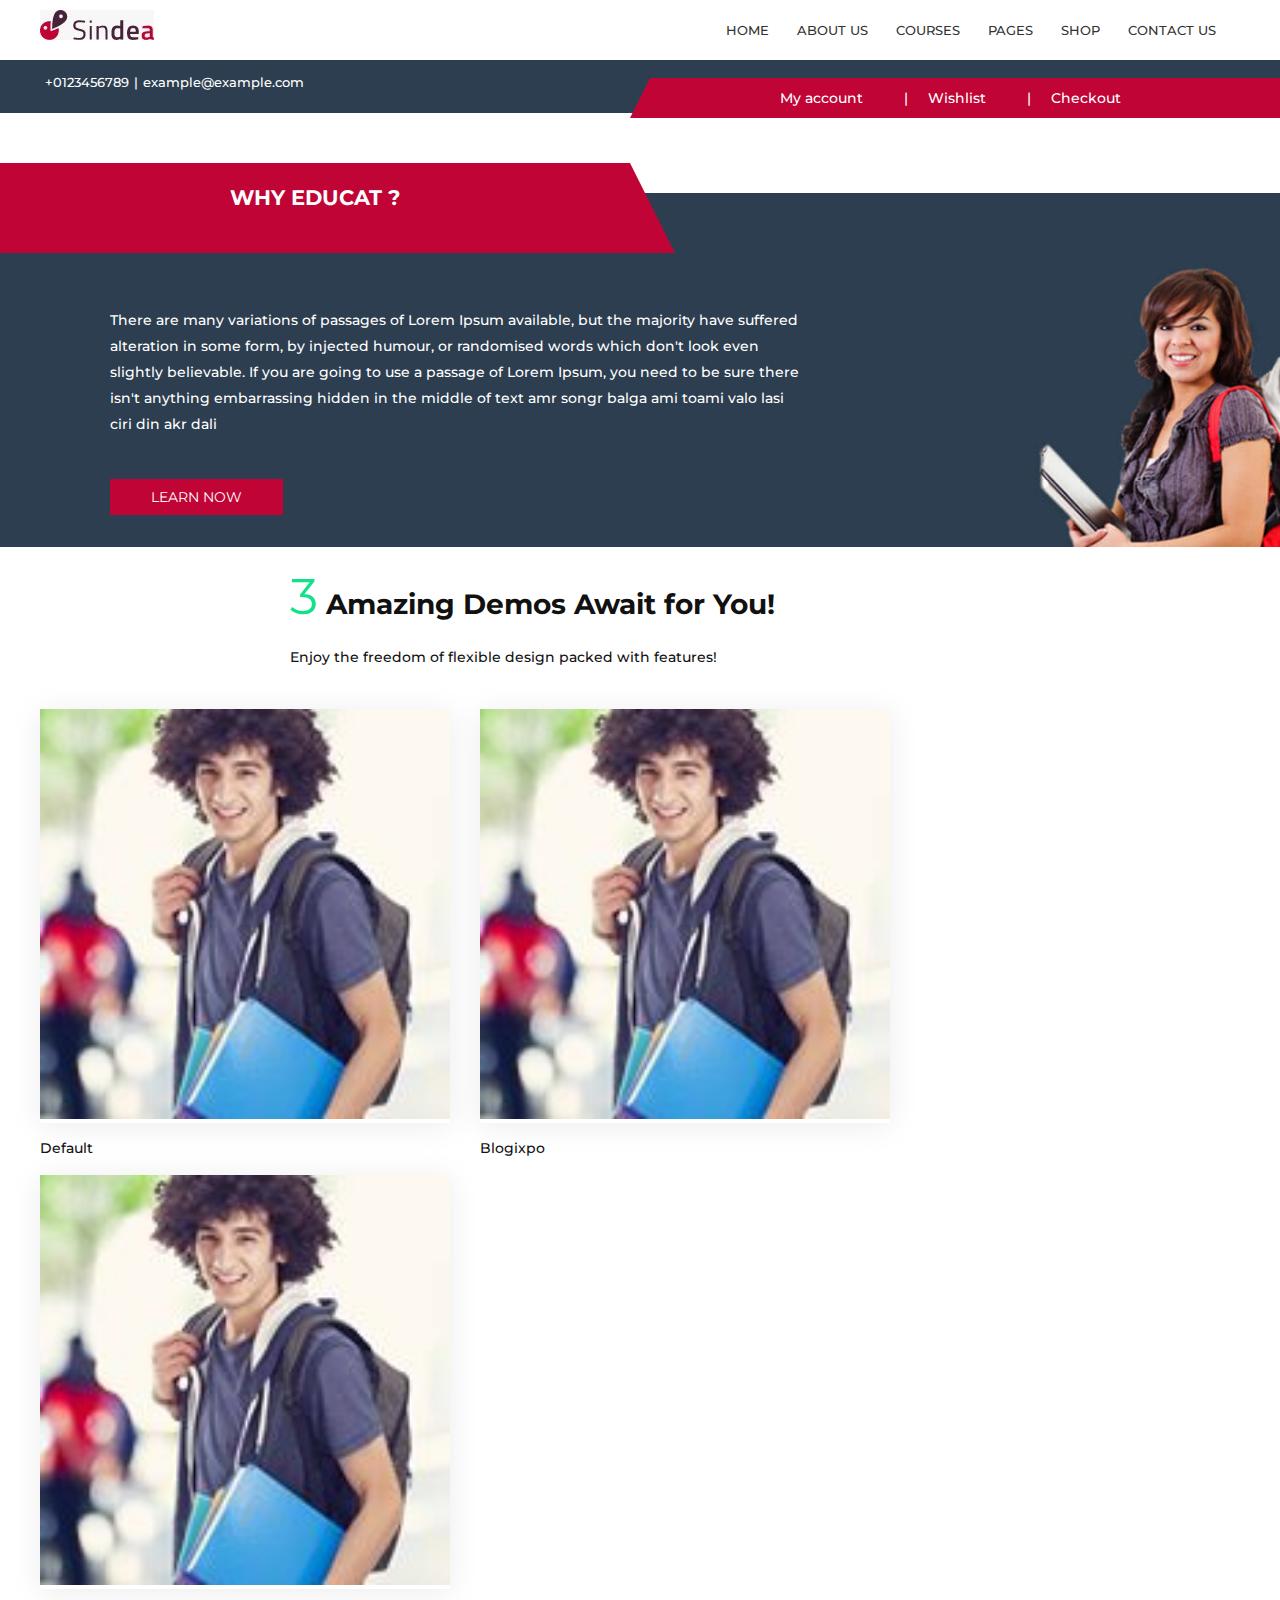
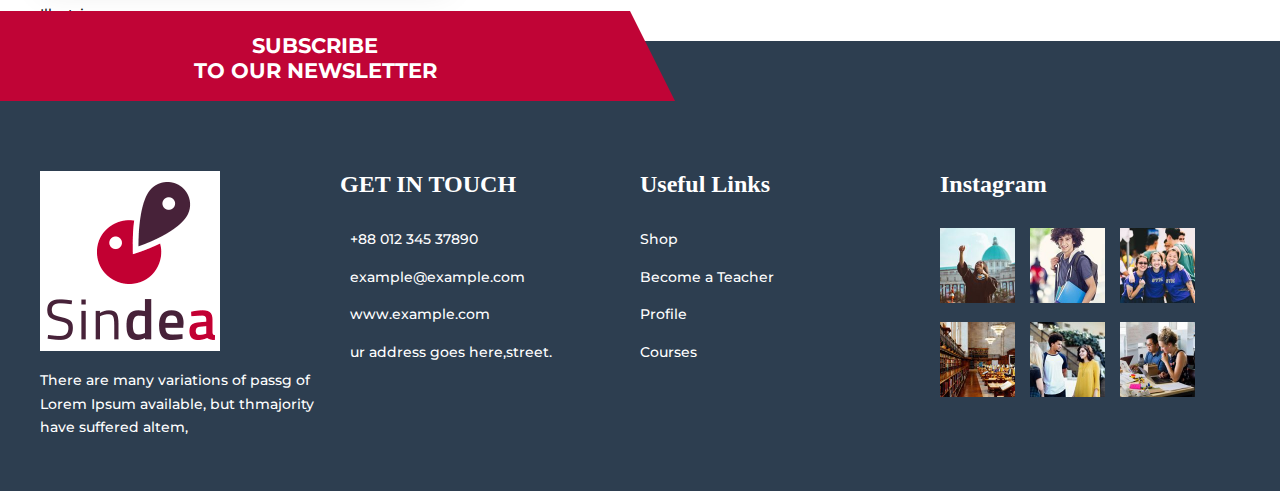
==== index.html @ f332ae62 "Index" ====
<!DOCTYPE html>
<html>

<head>
    <meta content="text/html; charset=utf-8">
    <title>Observatorio Nacional sobre Detenciones Arbitrarias</title>

    <link href="https://fonts.googleapis.com/css?family=Montserrat" rel="stylesheet">
    <link rel="stylesheet" href="https://use.fontawesome.com/releases/v5.3.1/css/all.css"
        integrity="sha384-mzrmE5qonljUremFsqc01SB46JvROS7bZs3IO2EmfFsd15uHvIt+Y8vEf7N7fWAU" crossorigin="anonymous">
    <link rel="stylesheet" href="styles.css">
</head>

<body>
    <!-- CONTENEDOR BLANCO -->
    <div class="div-logo-menu">
        <div class="contenedor">
            <div class="div-logo">
                <img src="images/logo4.jpg">
            </div>
            <div class="div-menu">
                <div class="main-menu">
                    <ul class="ul-menu">
                        <li>
                            <a href="#">Home</a>
                            <ul class="sub-menu">
                                <li><a href="#">Home Two</a></li>
                            </ul>
                        </li>
                        <li>
                            <a href="#">About us</a>
                        </li>
                        <li>
                            <a href="#">Courses</a>
                        </li>
                        <li>
                            <a href="#">Pages</a>
                            <ul class="sub-menu">
                                <li><a href="#">About Us</a></li>
                                <li><a href="#">Courses Page</a></li>
                                <li><a href="#">Latest News</a></li>
                                <li><a href="#">Shop Page</a></li>
                                <li><a href="#">Contact Us</a></li>

                            </ul>
                        </li>
                        <li><a href="#">Shop</a></li>
                        <li><a href="#">Contact us</a></li>
                    </ul>
                </div>
            </div>
        </div>
    </div>

    <!-- CONTENEDOR GRIS -->
    <div class="header-contacto">
        <div class="contenedor">
            <div class="div-info">
                <a href="#">+0123456789</a>|<a href="#">example@example.com</a>
            </div>
        </div>
    </div>
    <div class="barra-verde">
        <div class="triangulo-count"></div>
        <div class="rect-count">
            <ul class="ul-account">
                <li>
                    <a href=""><span><i class="fas fa-user"></i> My account</span></a>
                    <ul class="sub-menu">
                        <li><a href="#">Wishlist</a></li>
                        <li><a href="#">Checkout</a></li>
                        <li><a href="#">Cart</a></li>
                    </ul>
                </li>
                |&nbsp;&nbsp;
                <li><a href=""><span><i class="fas fa-heart"></i> Wishlist</span></a>
                </li>
                |&nbsp;&nbsp;
                <li><a href=""><span><i class="fas fa-shopping-bag"></i> Checkout</span></a>
                </li>
            </ul>
        </div>
    </div>

    <!-- CONTENEDOR WHY EDUCAT? -->
    <div class="div-why-educat">
        <div class="barra-verde-why">
            <div class="rect-count-why">
                <h2>WHY EDUCAT ?</h3>
            </div>
            <div class="triangulo-why"></div>
        </div>
        <div class="div-bg-why-educat">
            <div class="contenedor">
                <div class="div-text-why">
                    <p>There are many variations of passages of Lorem Ipsum available, but the majority have suffered
                        alteration in some form, by injected humour, or randomised words which don't look even slightly
                        believable. If you are going to use a passage of Lorem Ipsum, you need to be sure there isn't
                        anything embarrassing hidden in the middle of text amr songr balga ami toami valo lasi ciri din
                        akr dali</p>
                    <a class="btn-read-more" href="#">Learn now</a>
                </div>
            </div>
        </div>
    </div>

    <!-- CONTENEDOR LAST NEWS -->
    <div class="div-demos">
        <div class="contenedor">
            <div class="div-titulo-demos">
                <h1 class="text-center"><span class="number-demos">3</span> Amazing Demos Await for You!</h1>
                <p class="text-center">Enjoy the freedom of flexible design packed with features!</p>
            </div>
            <div class="demos">
                <div class="contenedor-demo text-center">
                    <a class="link-demo" href="#">
                        <div class="image">
                            <img src="images/24274297_1646577582099614_8255132695751819264_n.jpg">
                        </div>
                        <div class="hover">
                            <button type="button">Live demo</button>
                        </div>
                    </a>
                    <p>Default</p>
                </div>

                <div class="contenedor-demo text-center">
                    <a class="link-demo" href="#">
                        <div class="image">
                            <img src="images/24274297_1646577582099614_8255132695751819264_n.jpg">
                        </div>
                        <div class="hover">
                            <button type="button">Live demo</button>
                        </div>
                    </a>
                    <p>Blogixpo</p>
                </div>

                <div class="contenedor-demo text-center">
                    <a class="link-demo" href="#">
                        <div class="image">
                            <img src="images/24274297_1646577582099614_8255132695751819264_n.jpg">
                        </div>
                        <div class="hover">
                            <button type="button">Live demo</button>
                        </div>
                    </a>
                    <p>Illustrix</p>
                </div>
            </div>

        </div>
    </div>

    <!-- CONTENEDOR DE PIE DE PAGINA -->
    <div class="div-footer">
        <div class="barra-verde-why">
            <div class="rect-count-why">
                <h2>SUBSCRIBE <br> TO OUR NEWSLETTER</h3>
            </div>
            <div class="triangulo-why"></div>
        </div>
        <div class="contenedor">
            <div class="div-info-footer">
                <div>
                    <img src="images/logo.png">
                    <p>There are many variations of passg of Lorem Ipsum available, but thmajority have suffered altem,
                    </p>
                    <div class="div-social-media">
                        <a href="#"><i class="fab fa-facebook"></i></a>
                        <a href="#"><i class="fab fa-google-plus-square"></i></a>
                        <a href="#"><i class="fab fa-twitter-square"></i></a>
                        <a href="#"><i class="fas fa-rss-square"></i></a>
                        <a href="#"><i class="fab fa-linkedin"></i></a>
                    </div>
                </div>
                <div class="div-contacto-footer">
                    <h3>GET IN TOUCH</h3>
                    <p><i class="fas fa-phone"></i>+88 012 345 37890</p>
                    <p><i class="fas fa-envelope"></i>example@example.com</p>
                    <p><i class="fas fa-globe"></i>www.example.com</p>
                    <p><i class="fas fa-map-marker"></i>ur address goes here,street.</p>

                </div>
                <div class="div-useful">
                    <h3>Useful Links</h3>
                    <p><a href="#">Shop</a></p>
                    <p><a href="#">Become a Teacher</a></p>
                    <p><a href="#">Profile</a></p>
                    <p><a href="#">Courses</a></p>

                </div>
                <div>
                    <h3>Instagram</h3>
                    <div class="div-img-ig">
                        <a href="#"><img src="images/1.jpg"></a>
                    </div>
                    <div class="div-img-ig">
                        <a href="#"><img src="images/24274297_1646577582099614_8255132695751819264_n.jpg"></a>
                    </div>
                    <div class="div-img-ig">
                        <a href="#"><img src="images/24274675_458575027871132_5531295476357267456_n.jpg"></a>
                    </div>
                    <div class="div-img-ig">
                        <a href="#"><img src="images/24327682_525079621200283_3622312255657345024_n.jpg"></a>
                    </div>
                    <div class="div-img-ig">
                        <a href="#"><img src="images/24327834_336624413478349_832907077679579136_n.jpg"></a>
                    </div>
                    <div class="div-img-ig">
                        <a href="#"><img src="images/24332105_148678732444822_9148260119773970432_n.jpg"></a>
                    </div>
                </div>
            </div>
        </div>
    </div>
</body>

</html>
---- styles.css ----
body {
    margin: 0px;
    font-family: 'Montserrat', sans-serif;
    color: #111;
    font-size: 14px;
    font-weight: 500;
}

a {
    transition: all 0.3s ease 0s;
    text-decoration: none;
}

p {
    line-height: 23.8px;
}

ul {
    margin: 0;
    padding: 0;
    list-style: none;
}

button {
    display: inline-block;
    font-weight: 500;
    font-size: 14px;
    text-align: center;
    text-decoration: none;
    text-transform: uppercase;
    border-width: 0;
    box-sizing: border-box;
    transition: all 1s ease;
    background: #C00436;
    cursor: pointer;
    padding: 15px 35px;

}

button:hover {
    background-color: #000;
    color: #FFF;
}

.contenedor {
    max-width: 1200px;
    width: 100%;
    padding-right: 15px;
    padding-left: 15px;
    margin-right: auto;
    margin-left: auto;
    height: inherit;
}

.header-contacto {
    background: #2d3e50 none repeat scroll 0 0;
    font-size: 13px;
    position: relative;
    color: #fff;
    height: 53px;
    margin-top: 60px;
}

.div-info a {
    display: inline-block;
    padding: 14px 5px;
    color: #fff;
    text-decoration: none;
    font-weight: 500;
    transition: all 0.3s ease 0s;
}

.div-info a:hover {
    color: #C00436;
}

.barra-verde {
    float: right;
    position: relative;
    top: -35px;
    min-width: 650px;
}

.barra-verde-why {
    float: left;
    position: relative;
    min-width: 650px;
    top: -30px;
    z-index: 1;

}

.triangulo-why {
    width: 0px;
    height: 0px;
    border-bottom: solid 90px #C00436;
    border-right: solid 45px transparent;
    float: right;
}

.triangulo-count {
    width: 0px;
    height: 0px;
    border-bottom: solid 40px #C00436;
    border-left: solid 20px transparent;
    float: left
}

.rect-count {
    background-color: #C00436;
    height: 30px;
    float: right;
    padding: 5px 15px;
    width: 600px;
    text-align: center;
    color: #FFF;
}

.rect-count-why {
    background-color: #C00436;
    height: 80px;
    float: left;
    padding: 5px 15px;
    width: 600px;
    text-align: center;
    color: #FFF;
}

.rect-count a {
    color: #FFF;
}

.rect-count a:hover {
    color: #2d3e50;
}

.div-logo-menu {
    background: #fff;
    position: absolute;
    top: 0;
    left: 0;
    width: 100%;
    padding: 10px 0;
    z-index: 2;
    position: fixed;
}

.div-logo {
    float: left;
}

.div-menu {
    float: right;
    margin: 5px 0 5px 0;
}

.main-menu {
    float: left;
}

.ul-menu li,
.ul-account>li {
    display: inline-block;
    margin-right: 24px;
    position: relative;
    line-height: 2.14286em;
}

.ul-menu li a {
    color: #333;
    display: block;
    font-size: 13px;
    text-decoration: none;
    text-transform: uppercase;
    transition: all 0.3s ease 0s;
    position: relative;
    font-weight: 500;
}

.ul-menu li:hover>a {
    color: #C00436;
}

.ul-menu li ul.sub-menu,
.ul-account li ul.sub-menu {
    background-color: #ffffff;
    box-shadow: 0 1px 3px rgba(0, 0, 0, 0.1);
    left: -23px;
    margin: 0;
    padding: 14px 21px 16px;
    position: absolute;
    text-align: left;
    top: 100%;
    width: 255px;
    z-index: -99;
    opacity: 0;
    transform: scaleY(0);
    transform-origin: 0 0 0;
    transition: all 0.6s ease 0s;
    list-style: none;
    visibility: hidden;
}

.ul-menu li:hover ul.sub-menu,
.ul-account li:hover ul.sub-menu {
    opacity: 1;
    transform: scaleY(1);
    z-index: 9999;
    visibility: visible;
}

ul.sub-menu li {
    display: block;
    margin: 0;
    padding: 0;
    position: relative;
}

ul.sub-menu li a {
    color: #333;
    display: block;
    font-size: 13px;
    font-weight: 500;
    line-height: 32px;
    text-transform: none;
    padding: 0;
    border: none;
    transition: all 0.3s ease 0s;
}

ul.sub-menu li a:hover {
    color: #C00436;
}

.div-busqueda {
    float: right;
    cursor: pointer;
    display: inline-block;
}

span.icon-search {
    background: #C00436 none repeat scroll 0 0;
    display: inline-block;
    padding-top: 1px;
    text-align: center;
    transition: all 0.3s ease 0s;
    padding: 5px 7px;
    color: #FFF;
    margin-left: 20px;
}

span.icon-search:hover {
    background: #2d3e50 none repeat scroll 0 0;
}

.div-why-educat {
    margin-top: 80px;
}

.div-bg-why-educat {
    background: transparent url("images/why.jpg") 0% 0%/cover no-repeat scroll;
    color: #fff;
    padding-bottom: 54px;
    position: relative;
    height: 300px;
}

.div-text-why {
    padding-left: 70px;
    padding-top: 100px;
    width: 690px;
}

.div-text-why p {
    line-height: 26px;
    margin-bottom: 42px;
}

.div-text-why a {
    background: #C00436 none repeat scroll 0 0;
    padding: 9px 41px;
    color: #ffffff;
    display: inline-block;
    font-size: 14px;
    margin: 0;
    text-transform: uppercase;
    font-weight: 400;
    transition: all 0.3s ease 0s;
    text-decoration: none;
}

.div-text-why a:hover {
    background: #ffffff none repeat scroll 0 0;
    color: #2d3e50;
}

.div-last-news {
    padding-top: 120px;
    height: 800px;
}

.div-tittle {
    text-align: center;
    margin-bottom: 87px;
}

.div-tittle h3 {
    color: #2d3e50;
    font-size: 30px;
    line-height: 30px;
    margin-bottom: 10px;
    text-transform: uppercase;
    margin-top: 0;
}

.div-tittle p {
    color: #000000;
    font-weight: 400;
}

.div-tittle i {
    font-size: 24px;
}

.div-recuadros {
    width: 100%;
}

.div-item-recuadro {
    width: 50%;
    height: 240px;
    margin-bottom: 50px;
    float: left;
    transition: all 0.3s ease 0s;
    background: #f6f6f6 none repeat scroll 0 0;
    border-bottom: solid 2px #C00436;
}

.div-item-recuadro:hover {
    box-shadow: 2px 5px 25px rgba(34, 30, 31, 0.25);
}

.div-item-recuadro:hover .div-info-rect>a {
    background: #2D3E50 none repeat scroll 0 0;
}

.div-item-recuadro img {
    float: left;

}

.div-info-rect {
    float: right;
    padding: 25px 10px 25px 25px;
    width: 54%;
}

.div-info-rect h3 {
    font-size: 22px;
    font-weight: 600;
    margin-bottom: 4px;
    margin-top: 0;
}

.div-info-rect p {
    margin-bottom: 1.5em;
    margin-top: 0;
    line-height: 23.8px;
}

.div-info-rect>a {
    background: #C00436 none repeat scroll 0 0;
    font-size: 12px;
    margin-top: 15px;
    padding: 4px 21px;
    text-transform: uppercase;
    color: #fff;
}

.div-info-rect>a:hover {
    background: #C00436 none repeat scroll 0 0;
    font-size: 12px;
    margin-top: 7px;
    color: #ffffff;
    font-weight: 400;
    padding: 4px 21px;
}

.div-info-rect h3 a {
    color: #C00436;
    color: #2d3e50;
}

.div-info-rect h3 a:hover {
    color: #C00436;
}

.div-fecha {
    padding: 10px 0px 15px;
}

.div-fecha span,
.rect-count span {
    margin-right: 13px;
}

.div-fecha span i,
.rect-count i {
    font-size: 14px;
    margin-right: 8px;
}

.div-footer {
    background: #2d3e50 none repeat scroll 0 0;
    position: relative;
    height: 450px;
}

.div-info-footer {
    padding: 130px 0 65px;
    color: #ffffff;
    height: 250px;
}

.div-info-footer>div {
    width: 25%;
    float: left;
}

.div-info-footer h3 {
    font-family: Raleway;
    font-weight: 800;
    margin-bottom: 30px;
    color: #fff;
    font-size: 24px;
    margin-top: 0;
}

.div-social-media {
    font-size: 24px;
}

.div-social-media a,
.div-useful a {
    color: #FFF;
    margin-right: 10px;
}

.div-social-media a:hover,
.div-useful a:hover {
    color: #C00436;
}

.div-contacto-footer i {
    padding-right: 10px;
}

.div-img-ig {
    display: inline-block;
    float: left;
    margin-bottom: 15px;
    padding-right: 15px;
    width: 25%;
}

.div-img-ig img {
    width: 100%;
}

.div-demos {
    /* padding: 60px 0; */
}

.div-titulo-demos {
    max-width: 700px;
    margin-left: auto;
    margin-right: auto;
}

.number-demos {
    font-size: 50px;
    color: #12e287;
    font-weight: 400;
}

.demos {
    display: flex;
    flex-wrap: wrap;
    margin-left: -15px;
    margin-right: -15px;
    margin-top: 40px;
}

.contenedor-demo {
    flex: 0 0 33.33333%;
    max-width: 33.33333%;
    position: relative;
    min-height: 1px;
    padding-left: 15px;
    padding-right: 15px;
    float: none;
}

.contenedor-demo img {
    width: 100%;
}

.contenedor-demo label {
    margin: 10px 0;
}

.link-demo {
    box-shadow: 0px 3px 30px 0px rgba(13, 11, 30, 0.08);
    position: relative;
    display: block;
    overflow: hidden;
    transition: .4s all ease;
}

.hover {
    background-color: rgba(51, 51, 51, 0.7);
    opacity: 0;
    transition: .4s all ease;
    position: absolute;
    top: 0;
    right: 0;
    bottom: 0;
    left: 0;
    display: flex;
    align-items: center;
    justify-content: center;
}

.hover button {
    transform: translateY(30%);
    transition: .4s all ease;
    color: #FFF;
}

.link-demo:hover .hover {
    opacity: 1;
}

.link-demo:hover .hover button {
    transform: translateY(0%);
}
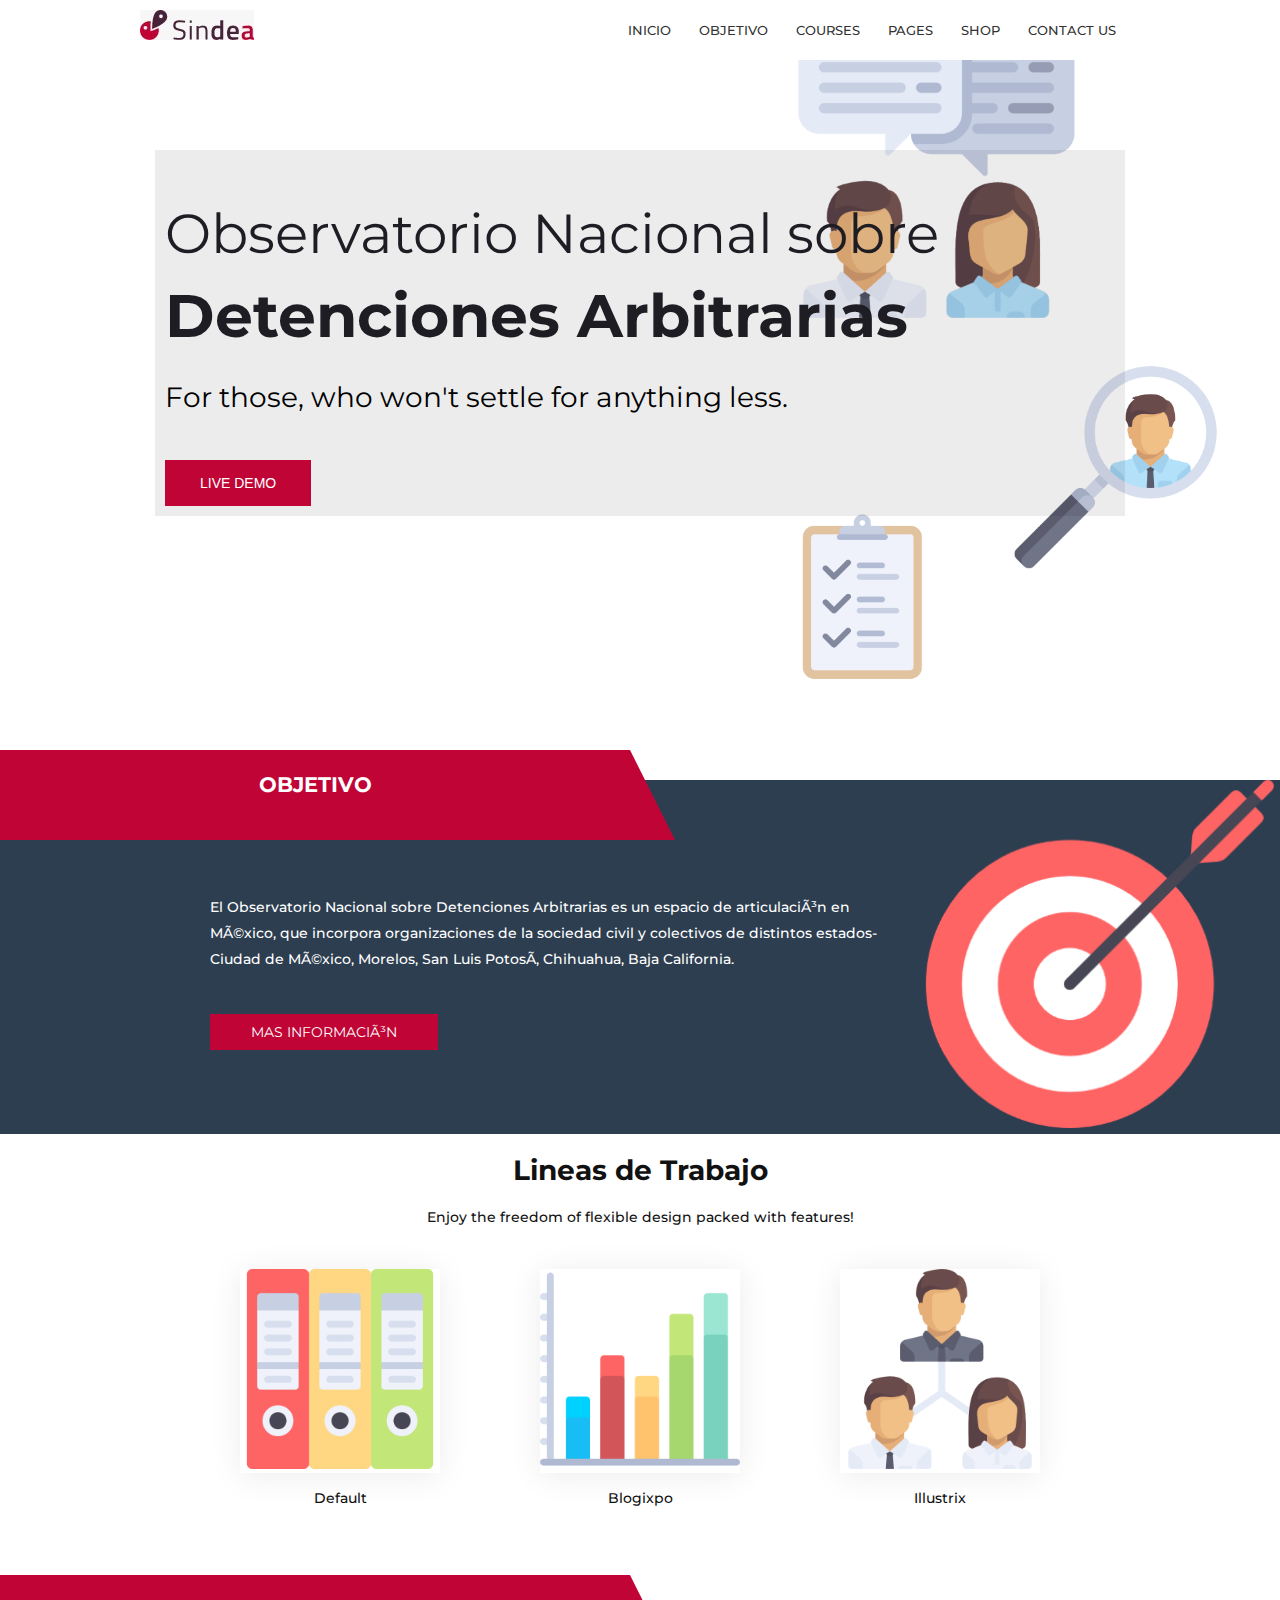
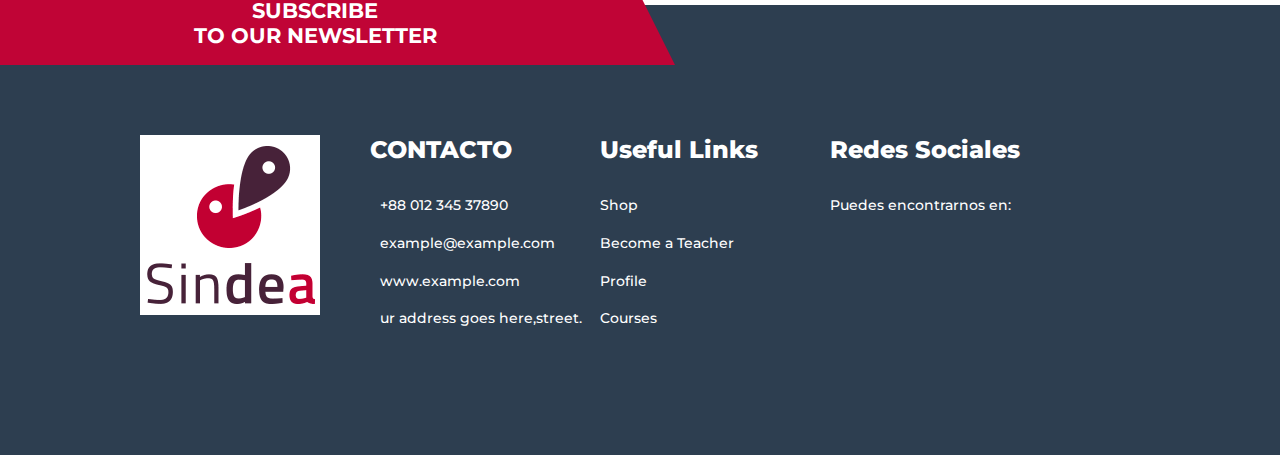
==== commit 1782dece: "Contenidos" ====
--- a/index.html
+++ b/index.html
@@ -22,13 +22,13 @@
                 <div class="main-menu">
                     <ul class="ul-menu">
                         <li>
-                            <a href="#">Home</a>
+                            <a href="#">Inicio</a>
                             <ul class="sub-menu">
                                 <li><a href="#">Home Two</a></li>
                             </ul>
                         </li>
                         <li>
-                            <a href="#">About us</a>
+                            <a href="#">Objetivo</a>
                         </li>
                         <li>
                             <a href="#">Courses</a>
@@ -41,7 +41,6 @@
                                 <li><a href="#">Latest News</a></li>
                                 <li><a href="#">Shop Page</a></li>
                                 <li><a href="#">Contact Us</a></li>
-
                             </ul>
                         </li>
                         <li><a href="#">Shop</a></li>
@@ -53,14 +52,28 @@
     </div>
 
     <!-- CONTENEDOR GRIS -->
-    <div class="header-contacto">
+    <!--BANNER-->
+    <div class="div-banner">
+        <div class="contenedor">
+            <div class="div-tittle">
+                <div class="bg-tenue">
+                    <h2>Observatorio Nacional sobre</h2>
+                    <h1>Detenciones Arbitrarias</h1>
+                    <p>For those, who won't settle for anything less.</p>
+                    <button type="button">Live Demo</button>
+                </div>
+            </div>
+        </div>
+    </div>
+
+    <!-- <div class="header-contacto">
         <div class="contenedor">
             <div class="div-info">
                 <a href="#">+0123456789</a>|<a href="#">example@example.com</a>
             </div>
         </div>
-    </div>
-    <div class="barra-verde">
+    </div> -->
+    <!-- <div class="barra-verde">
         <div class="triangulo-count"></div>
         <div class="rect-count">
             <ul class="ul-account">
@@ -80,25 +93,23 @@
                 </li>
             </ul>
         </div>
-    </div>
+    </div> -->
 
     <!-- CONTENEDOR WHY EDUCAT? -->
     <div class="div-why-educat">
         <div class="barra-verde-why">
             <div class="rect-count-why">
-                <h2>WHY EDUCAT ?</h3>
+                <h2>OBJETIVO</h3>
             </div>
             <div class="triangulo-why"></div>
         </div>
         <div class="div-bg-why-educat">
             <div class="contenedor">
                 <div class="div-text-why">
-                    <p>There are many variations of passages of Lorem Ipsum available, but the majority have suffered
-                        alteration in some form, by injected humour, or randomised words which don't look even slightly
-                        believable. If you are going to use a passage of Lorem Ipsum, you need to be sure there isn't
-                        anything embarrassing hidden in the middle of text amr songr balga ami toami valo lasi ciri din
-                        akr dali</p>
-                    <a class="btn-read-more" href="#">Learn now</a>
+                    <p>El Observatorio Nacional sobre Detenciones Arbitrarias es un espacio de articulación en México,
+                        que incorpora organizaciones de la sociedad civil y colectivos de distintos estados- Ciudad de
+                        México, Morelos, San Luis Potosí, Chihuahua, Baja California.</p>
+                    <a class="btn-read-more" href="#">Mas Información</a>
                 </div>
             </div>
         </div>
@@ -108,41 +119,41 @@
     <div class="div-demos">
         <div class="contenedor">
             <div class="div-titulo-demos">
-                <h1 class="text-center"><span class="number-demos">3</span> Amazing Demos Await for You!</h1>
+                <h1 class="text-center">Lineas de Trabajo</h1>
                 <p class="text-center">Enjoy the freedom of flexible design packed with features!</p>
             </div>
             <div class="demos">
-                <div class="contenedor-demo text-center">
+                <div class="contenedor-demo">
                     <a class="link-demo" href="#">
                         <div class="image">
-                            <img src="images/24274297_1646577582099614_8255132695751819264_n.jpg">
+                            <img src="iconos/265660-management/png/office-material-1.png">
                         </div>
                         <div class="hover">
-                            <button type="button">Live demo</button>
+                            <button type="button">Mas</button>
                         </div>
                     </a>
                     <p>Default</p>
                 </div>
 
-                <div class="contenedor-demo text-center">
+                <div class="contenedor-demo">
                     <a class="link-demo" href="#">
                         <div class="image">
-                            <img src="images/24274297_1646577582099614_8255132695751819264_n.jpg">
+                            <img src="iconos/265660-management/png/bars-chart.png">
                         </div>
                         <div class="hover">
-                            <button type="button">Live demo</button>
+                            <button type="button">Mas</button>
                         </div>
                     </a>
                     <p>Blogixpo</p>
                 </div>
 
-                <div class="contenedor-demo text-center">
+                <div class="contenedor-demo">
                     <a class="link-demo" href="#">
                         <div class="image">
-                            <img src="images/24274297_1646577582099614_8255132695751819264_n.jpg">
+                            <img src="iconos/265660-management/png/collaboration.png">
                         </div>
                         <div class="hover">
-                            <button type="button">Live demo</button>
+                            <button type="button">Mas</button>
                         </div>
                     </a>
                     <p>Illustrix</p>
@@ -164,18 +175,10 @@
             <div class="div-info-footer">
                 <div>
                     <img src="images/logo.png">
-                    <p>There are many variations of passg of Lorem Ipsum available, but thmajority have suffered altem,
-                    </p>
-                    <div class="div-social-media">
-                        <a href="#"><i class="fab fa-facebook"></i></a>
-                        <a href="#"><i class="fab fa-google-plus-square"></i></a>
-                        <a href="#"><i class="fab fa-twitter-square"></i></a>
-                        <a href="#"><i class="fas fa-rss-square"></i></a>
-                        <a href="#"><i class="fab fa-linkedin"></i></a>
-                    </div>
+
                 </div>
                 <div class="div-contacto-footer">
-                    <h3>GET IN TOUCH</h3>
+                    <h3>CONTACTO</h3>
                     <p><i class="fas fa-phone"></i>+88 012 345 37890</p>
                     <p><i class="fas fa-envelope"></i>example@example.com</p>
                     <p><i class="fas fa-globe"></i>www.example.com</p>
@@ -191,25 +194,15 @@
 
                 </div>
                 <div>
-                    <h3>Instagram</h3>
-                    <div class="div-img-ig">
-                        <a href="#"><img src="images/1.jpg"></a>
+                    <h3>Redes Sociales</h3>
+                    <p>Puedes encontrarnos en:</p>
+                    <div class="div-social-media">
+                        <a href="https://www.facebook.com"><i class="fab fa-facebook"></i></a>
+                        <a href="https://www.google.com"><i class="fab fa-google-plus-square"></i></a>
+                        <a href="https://www.twitter.com"><i class="fab fa-twitter-square"></i></a>
+                        <a href="https://www.rss.com"><i class="fas fa-rss-square"></i></a>
+                        <a href="https://www.linkedin.com"><i class="fab fa-linkedin"></i></a>
                     </div>
-                    <div class="div-img-ig">
-                        <a href="#"><img src="images/24274297_1646577582099614_8255132695751819264_n.jpg"></a>
-                    </div>
-                    <div class="div-img-ig">
-                        <a href="#"><img src="images/24274675_458575027871132_5531295476357267456_n.jpg"></a>
-                    </div>
-                    <div class="div-img-ig">
-                        <a href="#"><img src="images/24327682_525079621200283_3622312255657345024_n.jpg"></a>
-                    </div>
-                    <div class="div-img-ig">
-                        <a href="#"><img src="images/24327834_336624413478349_832907077679579136_n.jpg"></a>
-                    </div>
-                    <div class="div-img-ig">
-                        <a href="#"><img src="images/24332105_148678732444822_9148260119773970432_n.jpg"></a>
-                    </div>
                 </div>
             </div>
         </div>
--- a/styles.css
+++ b/styles.css
@@ -43,13 +43,67 @@
 }
 
 .contenedor {
-    max-width: 1200px;
+    max-width: 1000px;
     width: 100%;
     padding-right: 15px;
     padding-left: 15px;
     margin-right: auto;
     margin-left: auto;
     height: inherit;
+}
+
+.div-banner {
+    top: 0;
+    right: 0;
+    bottom: 0;
+    left: 0;
+    background: url("images/bg-1.png");
+    background-position: center;
+    background-repeat: no-repeat;
+    background-size: cover;
+    position: relative;
+    max-height: 700px;
+}
+
+.div-tittle {
+    padding-top: 150px;
+    padding-bottom: 200px;
+    padding-left: 15px;
+    padding-right: 15px;
+}
+
+.bg-tenue{
+    background-color: rgba(13, 11, 30, 0.08);
+    padding: 10px;
+}
+
+.div-tittle h2 {
+    font-size: 55px;
+    line-height: 1em;
+    color: #1e1d24;
+    font-weight: 400;
+}
+
+.div-tittle h1 {
+    font-size: 60px;
+    line-height: 1em;
+    color: #1e1d24;
+
+}
+
+.div-tittle h2 + h1 {
+    margin-top: -20px;
+}
+
+.div-tittle p {
+    font-size: 28px;
+    font-weight: 300;
+    color: #333;
+    margin-bottom: 50px;
+}
+
+.div-tittle button {
+    color: #FFF;
 }
 
 .header-contacto {
@@ -258,7 +312,7 @@
 }
 
 .div-bg-why-educat {
-    background: transparent url("images/why.jpg") 0% 0%/cover no-repeat scroll;
+    background: transparent url("images/objetivo.png") 0% 0%/cover no-repeat scroll;
     color: #fff;
     padding-bottom: 54px;
     position: relative;
@@ -297,11 +351,6 @@
 .div-last-news {
     padding-top: 120px;
     height: 800px;
-}
-
-.div-tittle {
-    text-align: center;
-    margin-bottom: 87px;
 }
 
 .div-tittle h3 {
@@ -423,12 +472,11 @@
 }
 
 .div-info-footer>div {
-    width: 25%;
+    width: 23%;
     float: left;
 }
 
 .div-info-footer h3 {
-    font-family: Raleway;
     font-weight: 800;
     margin-bottom: 30px;
     color: #fff;
@@ -436,6 +484,10 @@
     margin-top: 0;
 }
 
+.div-info-footer h3:hover {
+    color: #C00436;
+}
+
 .div-social-media {
     font-size: 24px;
 }
@@ -475,6 +527,7 @@
     max-width: 700px;
     margin-left: auto;
     margin-right: auto;
+    text-align: center;
 }
 
 .number-demos {
@@ -486,19 +539,15 @@
 .demos {
     display: flex;
     flex-wrap: wrap;
-    margin-left: -15px;
-    margin-right: -15px;
-    margin-top: 40px;
+    margin: 40px 0 80px 0;
 }
 
 .contenedor-demo {
-    flex: 0 0 33.33333%;
-    max-width: 33.33333%;
-    position: relative;
+    flex: 0 0 20%;
+    max-width: 20%;
     min-height: 1px;
-    padding-left: 15px;
-    padding-right: 15px;
-    float: none;
+    padding-left: 10%;
+    text-align: center;
 }
 
 .contenedor-demo img {
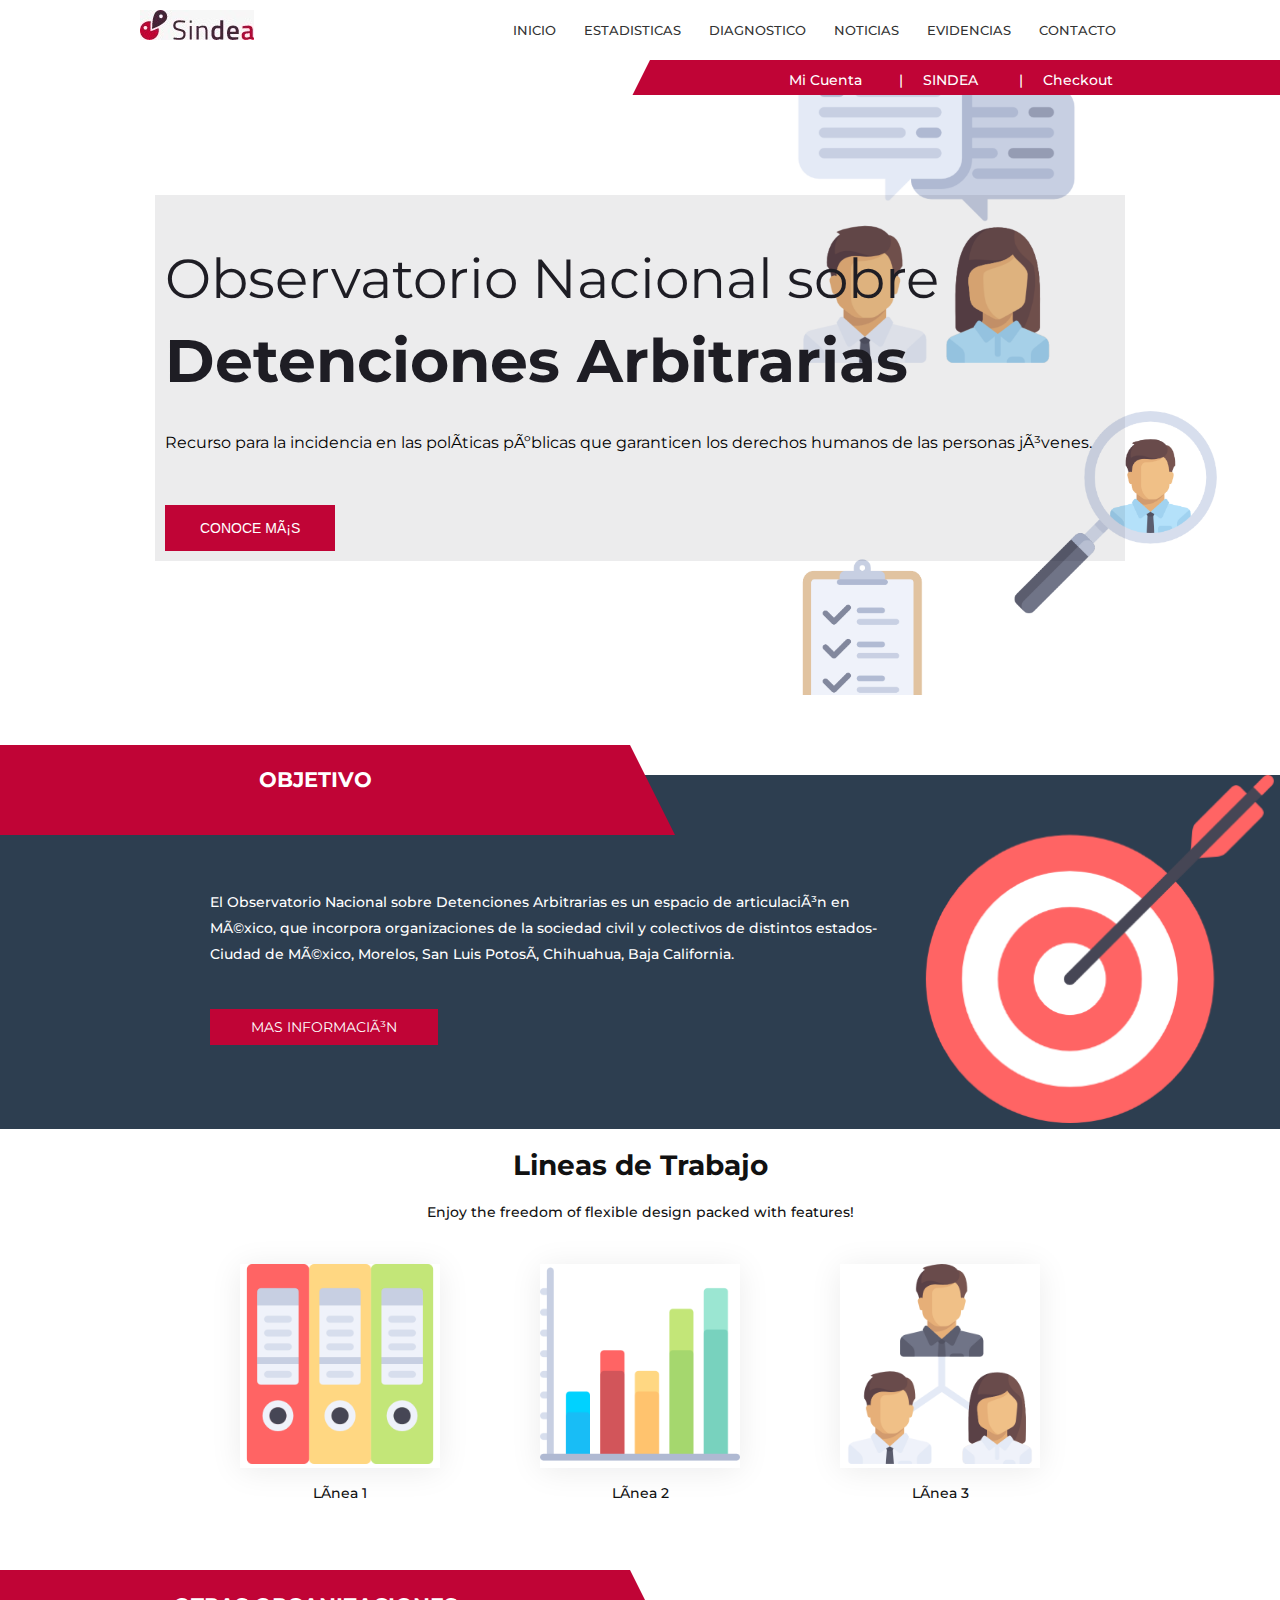
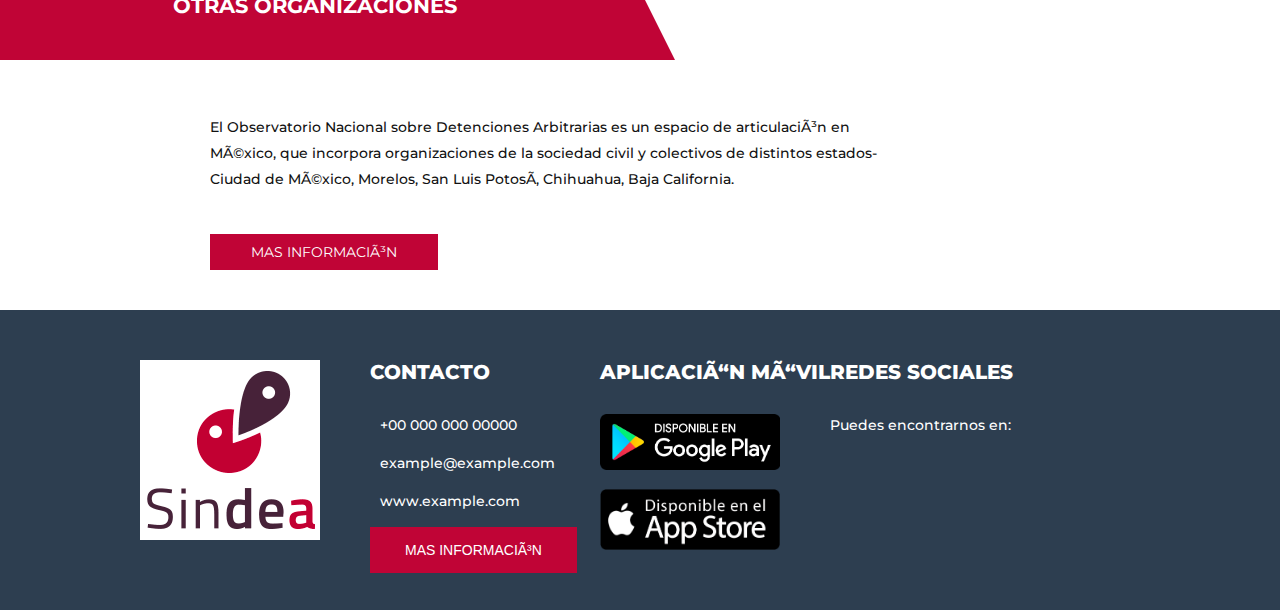
==== commit aa671187: "Paginas extras" ====
--- a/index.html
+++ b/index.html
@@ -22,36 +22,52 @@
                 <div class="main-menu">
                     <ul class="ul-menu">
                         <li>
-                            <a href="#">Inicio</a>
+                            <a href="index.html">Inicio</a>
                             <ul class="sub-menu">
-                                <li><a href="#">Home Two</a></li>
+                                <li><a href="#">Objetivo</a></li>
                             </ul>
                         </li>
                         <li>
-                            <a href="#">Objetivo</a>
-                        </li>
-                        <li>
-                            <a href="#">Courses</a>
-                        </li>
-                        <li>
-                            <a href="#">Pages</a>
-                            <ul class="sub-menu">
-                                <li><a href="#">About Us</a></li>
-                                <li><a href="#">Courses Page</a></li>
-                                <li><a href="#">Latest News</a></li>
-                                <li><a href="#">Shop Page</a></li>
-                                <li><a href="#">Contact Us</a></li>
-                            </ul>
-                        </li>
-                        <li><a href="#">Shop</a></li>
-                        <li><a href="#">Contact us</a></li>
+                            <a href="estadisticas.html">Estadisticas</a>
+                        </li>
+                        <li><a href="diagnostico.html">Diagnostico</a></li>
+                        <li>
+                            <a href="noticias.html">Noticias</a>
+                        </li>
+                        <li><a href="evidencias.html">Evidencias</a></li>
+                        <li>
+                            <a href="contacto.html">Contacto</a>
+                        </li>
                     </ul>
                 </div>
             </div>
         </div>
     </div>
 
-    <!-- CONTENEDOR GRIS -->
+    <div class="header-contacto">
+        <div class="contenedor">
+            <div class="div-info">
+                <!-- <a href="#">+0123456789</a>|<a href="#">example@example.com</a> -->
+            </div>
+        </div>
+    </div>
+    <div class="barra-verde">
+        <div class="triangulo-count"></div>
+        <div class="rect-count">
+            <ul class="ul-account">
+                <li>
+                    <a href=""><span><i class="fas fa-user"></i> Mi Cuenta</span></a>
+                </li>|&nbsp;&nbsp;
+                <li><a href="https://sindea.org.mx/" target="_blank"><span><i class="fas fa-link"></i> SINDEA</span></a>
+                </li>
+                |&nbsp;&nbsp;
+                <li><a href=""><span><i class="fas fa-shopping-bag"></i> Checkout</span></a>
+                </li>
+
+            </ul>
+        </div>
+    </div>
+
     <!--BANNER-->
     <div class="div-banner">
         <div class="contenedor">
@@ -59,41 +75,13 @@
                 <div class="bg-tenue">
                     <h2>Observatorio Nacional sobre</h2>
                     <h1>Detenciones Arbitrarias</h1>
-                    <p>For those, who won't settle for anything less.</p>
-                    <button type="button">Live Demo</button>
-                </div>
-            </div>
-        </div>
-    </div>
-
-    <!-- <div class="header-contacto">
-        <div class="contenedor">
-            <div class="div-info">
-                <a href="#">+0123456789</a>|<a href="#">example@example.com</a>
-            </div>
-        </div>
-    </div> -->
-    <!-- <div class="barra-verde">
-        <div class="triangulo-count"></div>
-        <div class="rect-count">
-            <ul class="ul-account">
-                <li>
-                    <a href=""><span><i class="fas fa-user"></i> My account</span></a>
-                    <ul class="sub-menu">
-                        <li><a href="#">Wishlist</a></li>
-                        <li><a href="#">Checkout</a></li>
-                        <li><a href="#">Cart</a></li>
-                    </ul>
-                </li>
-                |&nbsp;&nbsp;
-                <li><a href=""><span><i class="fas fa-heart"></i> Wishlist</span></a>
-                </li>
-                |&nbsp;&nbsp;
-                <li><a href=""><span><i class="fas fa-shopping-bag"></i> Checkout</span></a>
-                </li>
-            </ul>
-        </div>
-    </div> -->
+                    <p>Recurso para la incidencia en las políticas públicas que garanticen los derechos humanos de las
+                        personas jóvenes.</p>
+                    <button type="button">Conoce más</button>
+                </div>
+            </div>
+        </div>
+    </div>
 
     <!-- CONTENEDOR WHY EDUCAT? -->
     <div class="div-why-educat">
@@ -115,7 +103,6 @@
         </div>
     </div>
 
-    <!-- CONTENEDOR LAST NEWS -->
     <div class="div-demos">
         <div class="contenedor">
             <div class="div-titulo-demos">
@@ -132,7 +119,7 @@
                             <button type="button">Mas</button>
                         </div>
                     </a>
-                    <p>Default</p>
+                    <p>Línea 1</p>
                 </div>
 
                 <div class="contenedor-demo">
@@ -144,7 +131,7 @@
                             <button type="button">Mas</button>
                         </div>
                     </a>
-                    <p>Blogixpo</p>
+                    <p>Línea 2</p>
                 </div>
 
                 <div class="contenedor-demo">
@@ -156,21 +143,33 @@
                             <button type="button">Mas</button>
                         </div>
                     </a>
-                    <p>Illustrix</p>
-                </div>
-            </div>
-
+                    <p>Línea 3</p>
+                </div>
+            </div>
+
+        </div>
+    </div>
+
+    <!-- CONTENEDOR WHY EDUCAT? -->
+    <div class="div-why-educat">
+        <div class="barra-verde-why">
+            <div class="rect-count-why">
+                <h2>OTRAS ORGANIZACIONES</h2>
+            </div>
+            <div class="triangulo-why"></div>
+        </div>
+        <div class="contenedor">
+            <div class="div-text-why">
+                <p>El Observatorio Nacional sobre Detenciones Arbitrarias es un espacio de articulación en México,
+                    que incorpora organizaciones de la sociedad civil y colectivos de distintos estados- Ciudad de
+                    México, Morelos, San Luis Potosí, Chihuahua, Baja California.</p>
+                <a class="btn-read-more" href="#">Mas Información</a>
+            </div>
         </div>
     </div>
 
     <!-- CONTENEDOR DE PIE DE PAGINA -->
     <div class="div-footer">
-        <div class="barra-verde-why">
-            <div class="rect-count-why">
-                <h2>SUBSCRIBE <br> TO OUR NEWSLETTER</h3>
-            </div>
-            <div class="triangulo-why"></div>
-        </div>
         <div class="contenedor">
             <div class="div-info-footer">
                 <div>
@@ -179,22 +178,26 @@
                 </div>
                 <div class="div-contacto-footer">
                     <h3>CONTACTO</h3>
-                    <p><i class="fas fa-phone"></i>+88 012 345 37890</p>
+                    <p><i class="fas fa-phone"></i>+00 000 000 00000</p>
                     <p><i class="fas fa-envelope"></i>example@example.com</p>
                     <p><i class="fas fa-globe"></i>www.example.com</p>
-                    <p><i class="fas fa-map-marker"></i>ur address goes here,street.</p>
-
+                    <button type="button">
+                        <a class="btn-read-more" href="contacto.html">Mas Información</a>
+                    </button>
                 </div>
                 <div class="div-useful">
-                    <h3>Useful Links</h3>
-                    <p><a href="#">Shop</a></p>
-                    <p><a href="#">Become a Teacher</a></p>
-                    <p><a href="#">Profile</a></p>
-                    <p><a href="#">Courses</a></p>
-
+                    <h3>APLICACIÓN MÓVIL</h3>
+                    <div class="div-img-ig">
+                        <a href="https://play.google.com/store/apps/details?id=com.sindea&hl=es_MX" target="_blank"><img
+                                src="images/google_play.png"></a>
+                    </div>
+                    <div class="div-img-ig">
+                        <a href="https://apps.apple.com/mx/app/sindea/id1311757468" target="_blank"><img
+                                src="images/appstore.png"></a>
+                    </div>
                 </div>
                 <div>
-                    <h3>Redes Sociales</h3>
+                    <h3>REDES SOCIALES</h3>
                     <p>Puedes encontrarnos en:</p>
                     <div class="div-social-media">
                         <a href="https://www.facebook.com"><i class="fab fa-facebook"></i></a>
--- a/styles.css
+++ b/styles.css
@@ -34,7 +34,11 @@
     background: #C00436;
     cursor: pointer;
     padding: 15px 35px;
-
+    color: #fff;
+}
+
+button a{
+    color: #FFF;
 }
 
 button:hover {
@@ -62,11 +66,11 @@
     background-repeat: no-repeat;
     background-size: cover;
     position: relative;
-    max-height: 700px;
+    max-height: 600px;
 }
 
 .div-tittle {
-    padding-top: 150px;
+    padding-top: 100px;
     padding-bottom: 200px;
     padding-left: 15px;
     padding-right: 15px;
@@ -88,7 +92,6 @@
     font-size: 60px;
     line-height: 1em;
     color: #1e1d24;
-
 }
 
 .div-tittle h2 + h1 {
@@ -96,7 +99,7 @@
 }
 
 .div-tittle p {
-    font-size: 28px;
+    font-size: 16px;
     font-weight: 300;
     color: #333;
     margin-bottom: 50px;
@@ -107,11 +110,11 @@
 }
 
 .header-contacto {
-    background: #2d3e50 none repeat scroll 0 0;
+    background: #fff none repeat scroll 0 0;
     font-size: 13px;
     position: relative;
     color: #fff;
-    height: 53px;
+    height: 35px;
     margin-top: 60px;
 }
 
@@ -462,13 +465,13 @@
 .div-footer {
     background: #2d3e50 none repeat scroll 0 0;
     position: relative;
-    height: 450px;
+    height: 300px;
+    margin-top: 40px;
 }
 
 .div-info-footer {
-    padding: 130px 0 65px;
+    padding: 50px 0 50px;
     color: #ffffff;
-    height: 250px;
 }
 
 .div-info-footer>div {
@@ -480,7 +483,7 @@
     font-weight: 800;
     margin-bottom: 30px;
     color: #fff;
-    font-size: 24px;
+    font-size: 20px;
     margin-top: 0;
 }
 
@@ -508,11 +511,10 @@
 }
 
 .div-img-ig {
-    display: inline-block;
     float: left;
     margin-bottom: 15px;
-    padding-right: 15px;
-    width: 25%;
+    padding: 0 50px 0 0;
+    /* width: 25%; */
 }
 
 .div-img-ig img {
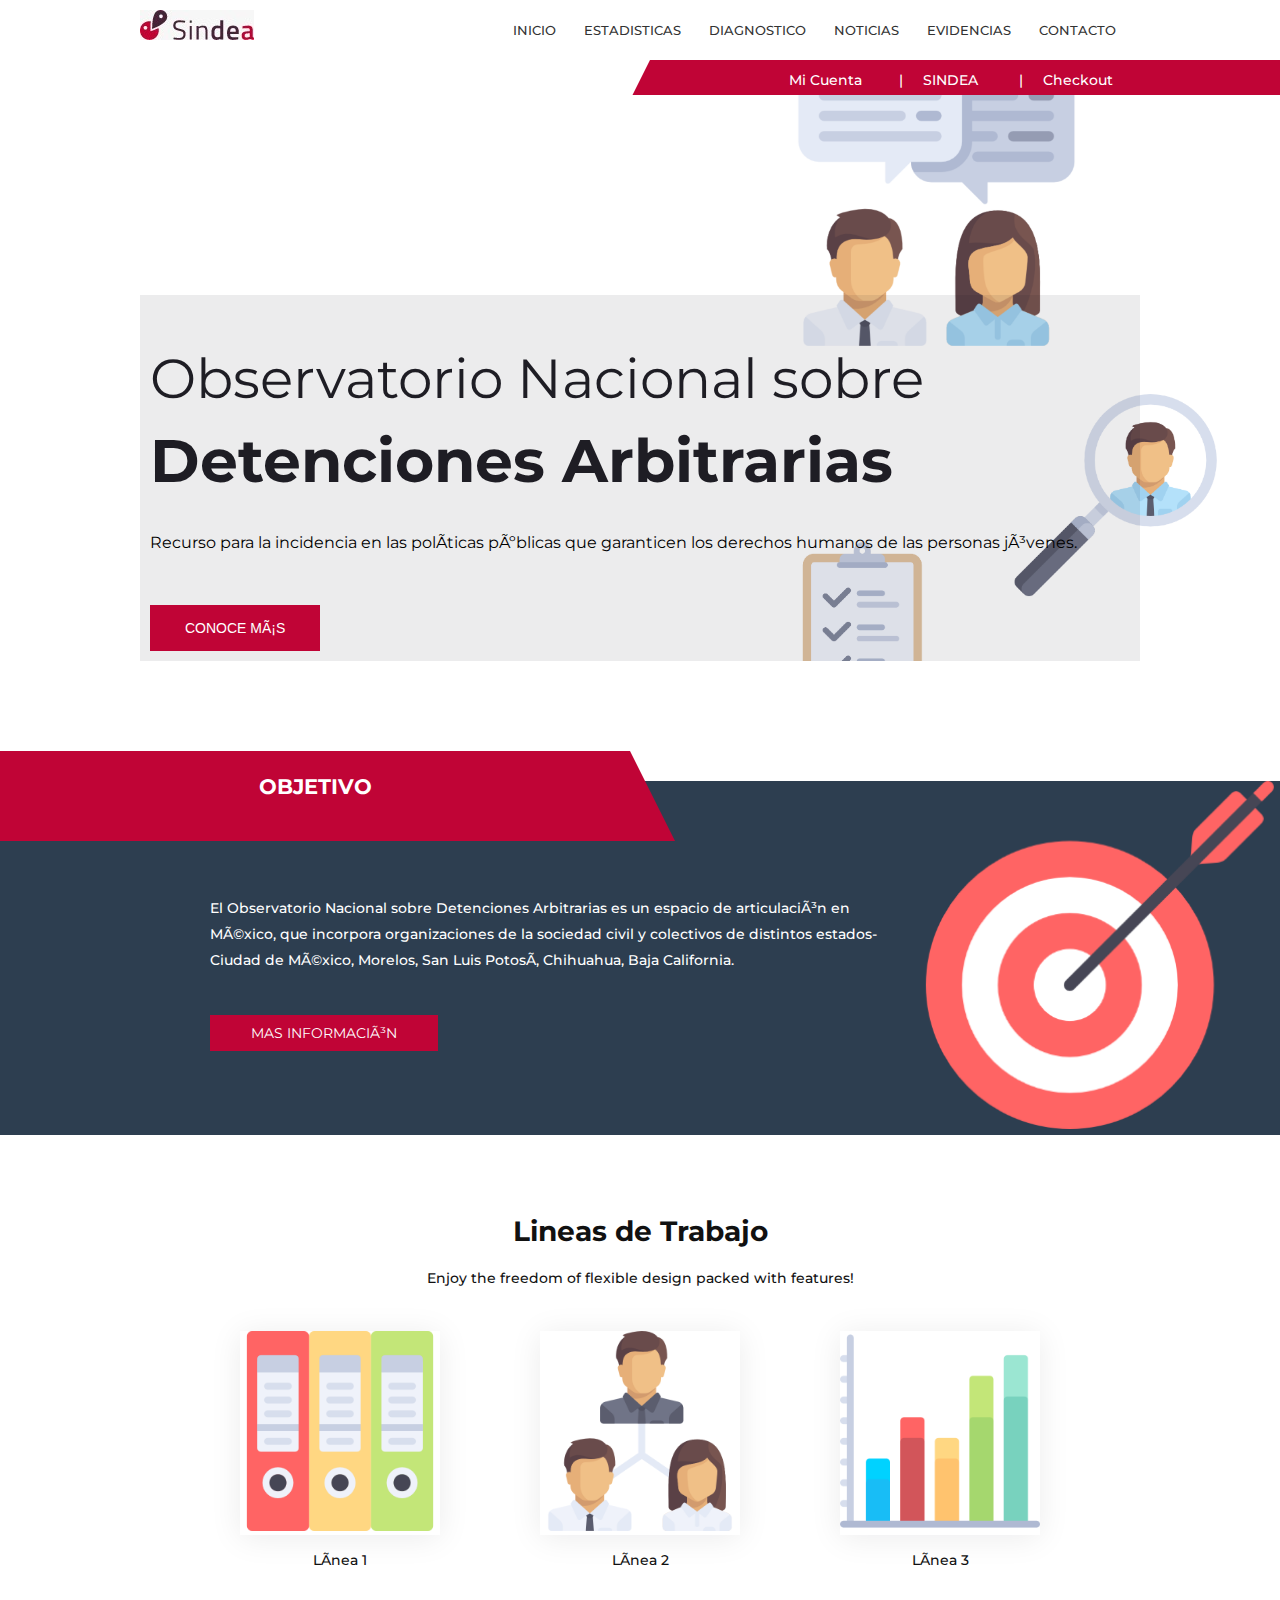
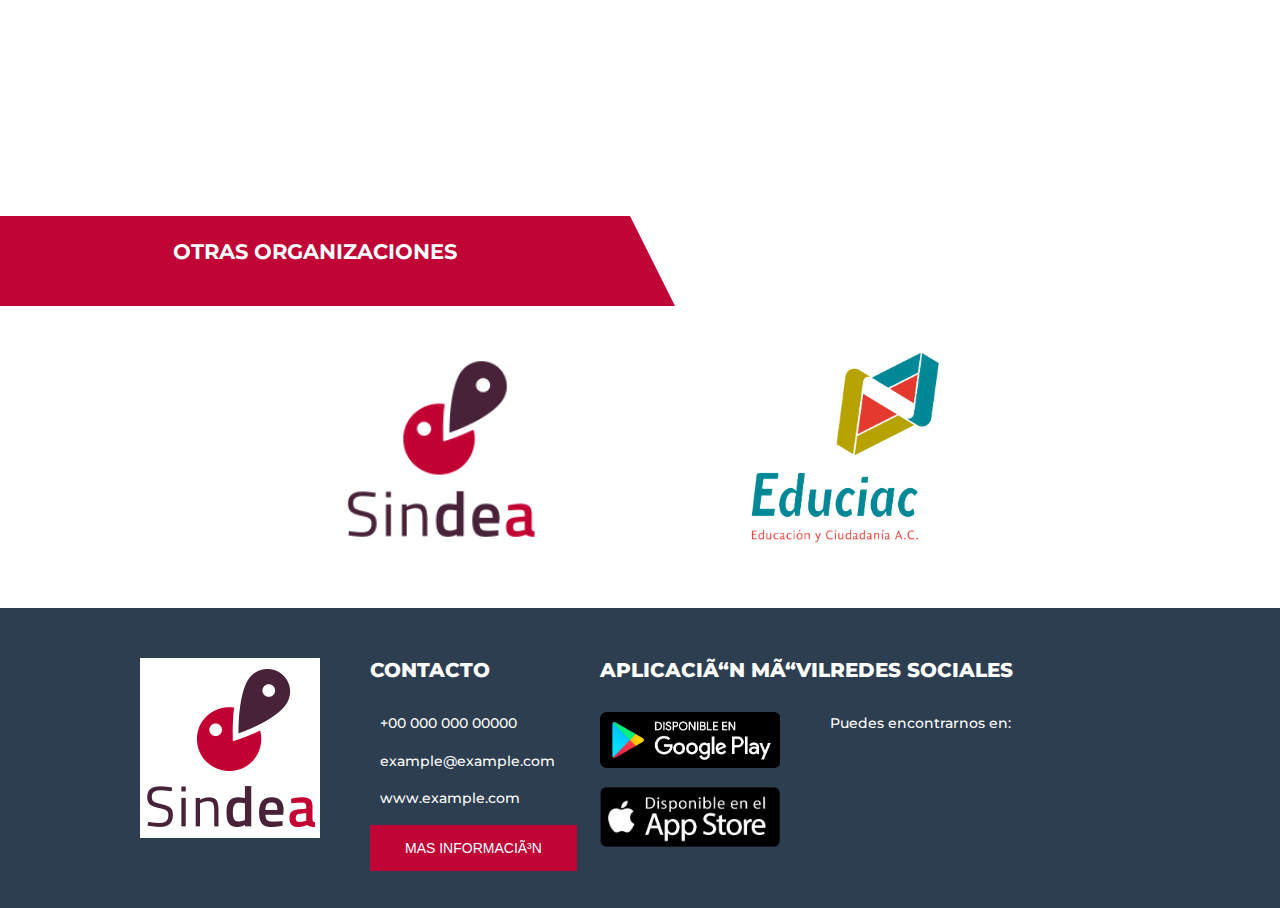
==== commit 449677a9: "Login" ====
--- a/index.html
+++ b/index.html
@@ -56,7 +56,7 @@
         <div class="rect-count">
             <ul class="ul-account">
                 <li>
-                    <a href=""><span><i class="fas fa-user"></i> Mi Cuenta</span></a>
+                    <a href="login.html"><span><i class="fas fa-user"></i> Mi Cuenta</span></a>
                 </li>|&nbsp;&nbsp;
                 <li><a href="https://sindea.org.mx/" target="_blank"><span><i class="fas fa-link"></i> SINDEA</span></a>
                 </li>
@@ -125,7 +125,7 @@
                 <div class="contenedor-demo">
                     <a class="link-demo" href="#">
                         <div class="image">
-                            <img src="iconos/265660-management/png/bars-chart.png">
+                            <img src="iconos/265660-management/png/collaboration.png">
                         </div>
                         <div class="hover">
                             <button type="button">Mas</button>
@@ -137,7 +137,7 @@
                 <div class="contenedor-demo">
                     <a class="link-demo" href="#">
                         <div class="image">
-                            <img src="iconos/265660-management/png/collaboration.png">
+                            <img src="iconos/265660-management/png/bars-chart.png">
                         </div>
                         <div class="hover">
                             <button type="button">Mas</button>
@@ -159,11 +159,9 @@
             <div class="triangulo-why"></div>
         </div>
         <div class="contenedor">
-            <div class="div-text-why">
-                <p>El Observatorio Nacional sobre Detenciones Arbitrarias es un espacio de articulación en México,
-                    que incorpora organizaciones de la sociedad civil y colectivos de distintos estados- Ciudad de
-                    México, Morelos, San Luis Potosí, Chihuahua, Baja California.</p>
-                <a class="btn-read-more" href="#">Mas Información</a>
+            <div class="div-organizaciones">
+                <img src="images/logo.png">
+                <img src="images/EduciacLOGO.png">
             </div>
         </div>
     </div>
@@ -174,7 +172,6 @@
             <div class="div-info-footer">
                 <div>
                     <img src="images/logo.png">
-
                 </div>
                 <div class="div-contacto-footer">
                     <h3>CONTACTO</h3>
--- a/styles.css
+++ b/styles.css
@@ -70,10 +70,7 @@
 }
 
 .div-tittle {
-    padding-top: 100px;
-    padding-bottom: 200px;
-    padding-left: 15px;
-    padding-right: 15px;
+    padding-top: 200px;
 }
 
 .bg-tenue{
@@ -311,7 +308,7 @@
 }
 
 .div-why-educat {
-    margin-top: 80px;
+    margin-top: 120px;
 }
 
 .div-bg-why-educat {
@@ -352,15 +349,14 @@
 }
 
 .div-last-news {
-    padding-top: 120px;
-    height: 800px;
+    padding-top: 15px;
 }
 
 .div-tittle h3 {
     color: #2d3e50;
     font-size: 30px;
     line-height: 30px;
-    margin-bottom: 10px;
+    margin-bottom: 20px;
     text-transform: uppercase;
     margin-top: 0;
 }
@@ -398,7 +394,7 @@
 
 .div-item-recuadro img {
     float: left;
-
+    width: 30%;
 }
 
 .div-info-rect {
@@ -522,7 +518,7 @@
 }
 
 .div-demos {
-    /* padding: 60px 0; */
+    padding: 60px 0;
 }
 
 .div-titulo-demos {
@@ -594,4 +590,14 @@
 
 .link-demo:hover .hover button {
     transform: translateY(0%);
+}
+
+.div-organizaciones{
+    padding-top: 100px;
+}
+
+.div-organizaciones img {
+    margin-bottom: 15px;
+    padding-left: 20%;
+    width: 20%;
 }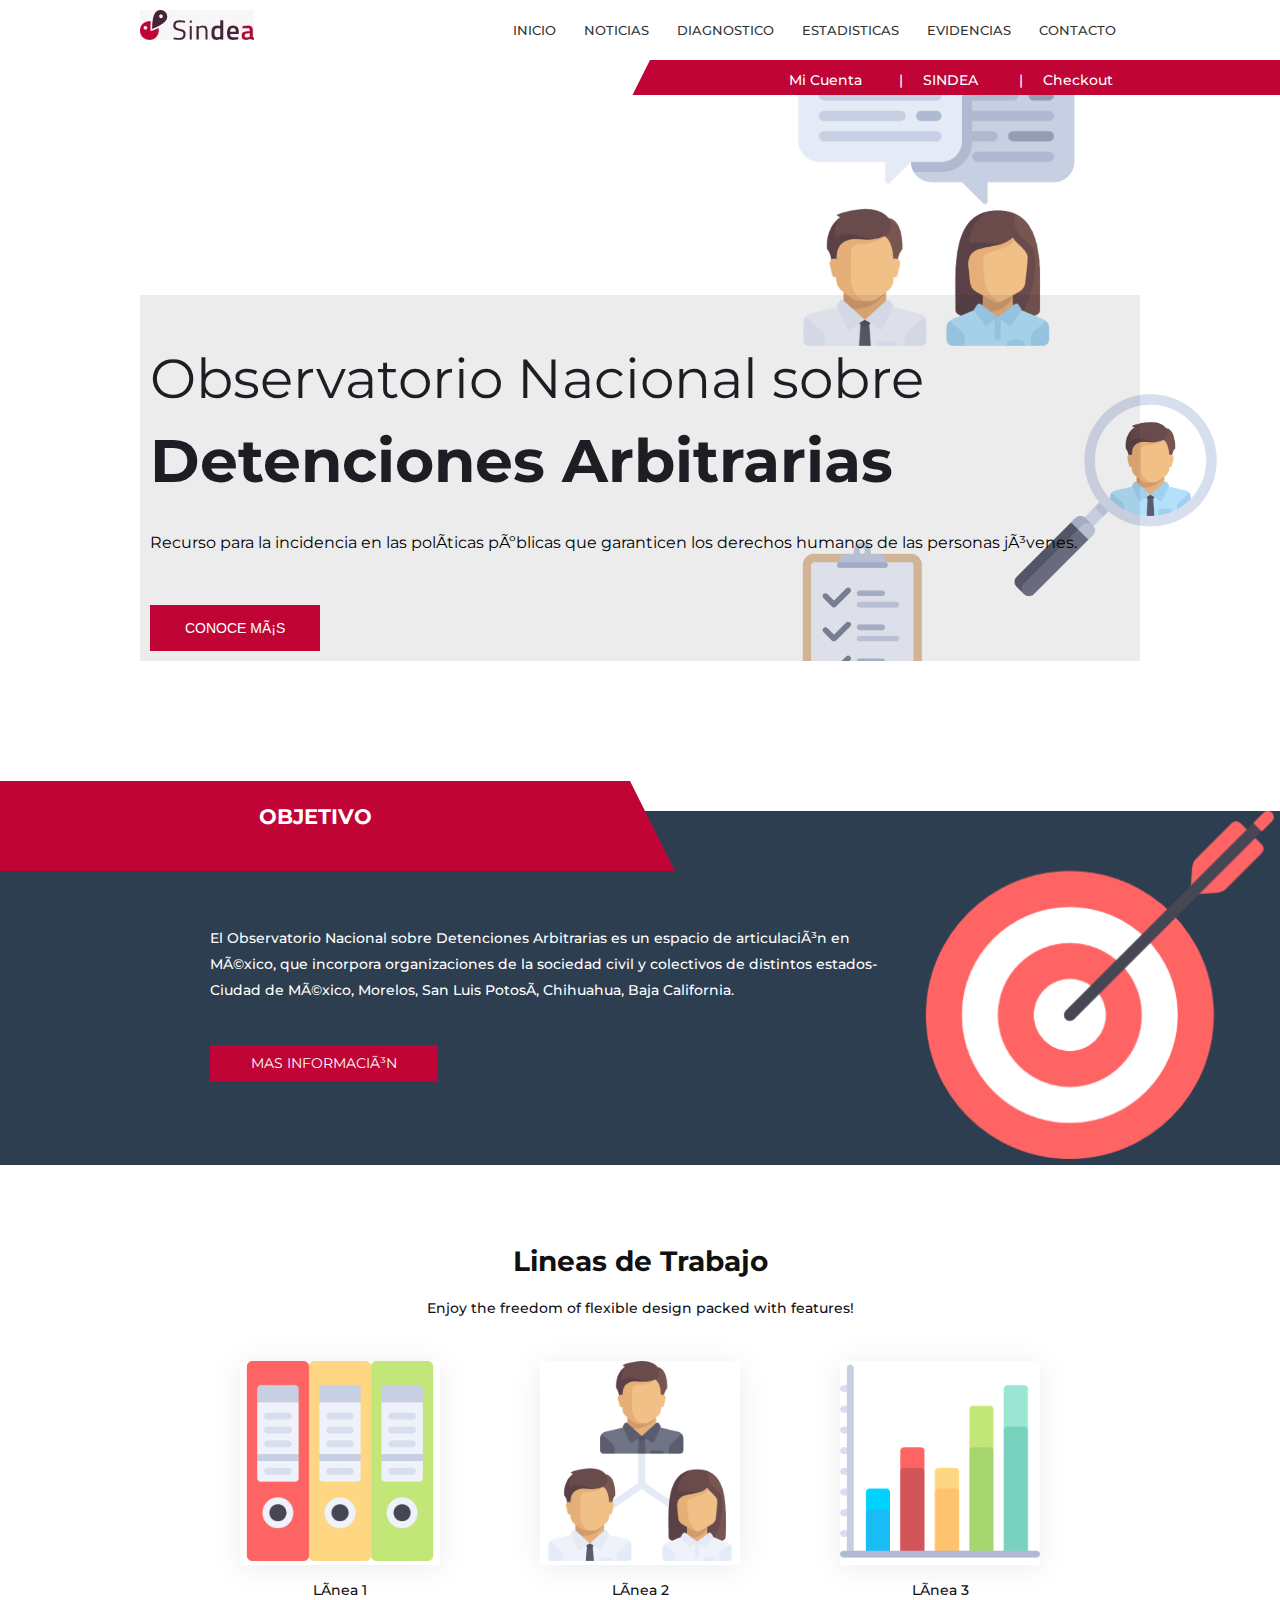
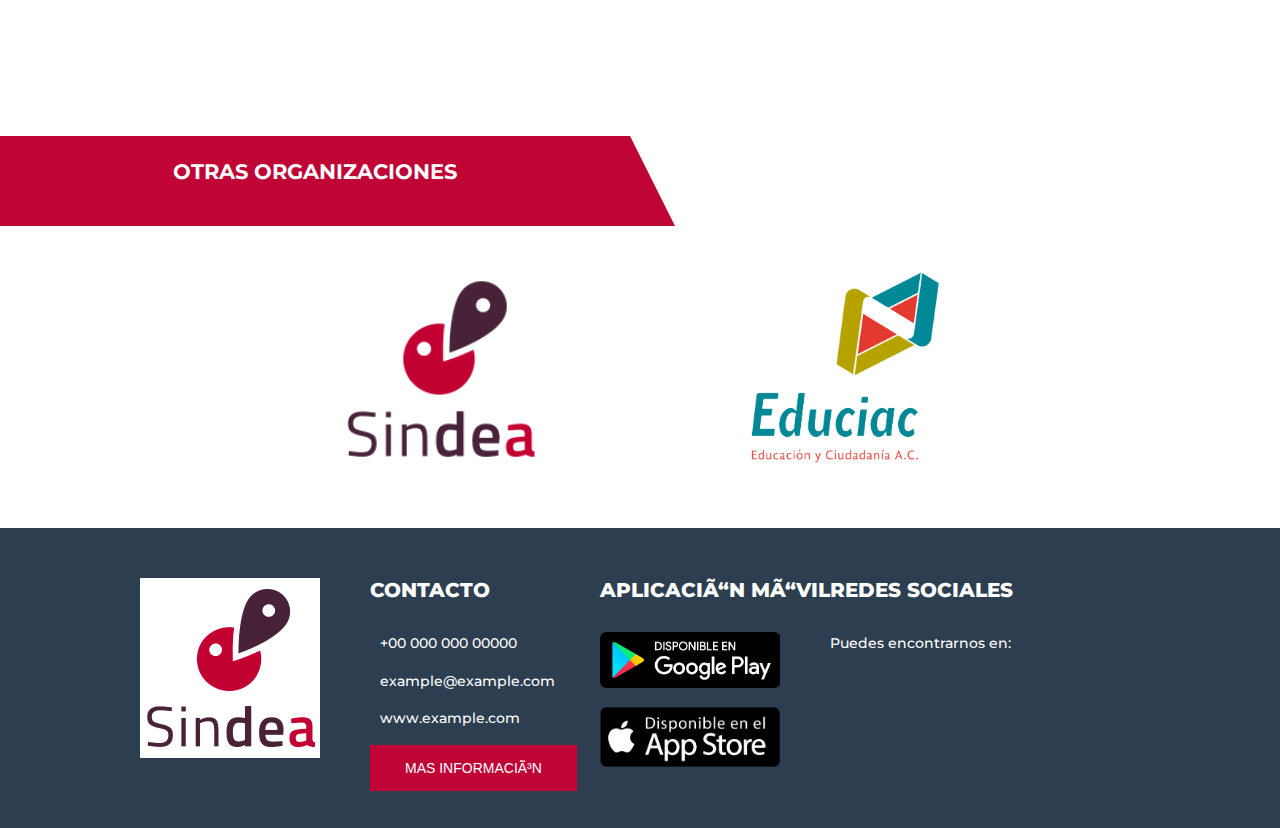
==== commit a7e94dd4: "Links a login" ====
--- a/index.html
+++ b/index.html
@@ -25,14 +25,16 @@
                             <a href="index.html">Inicio</a>
                             <ul class="sub-menu">
                                 <li><a href="#">Objetivo</a></li>
+                                <li><a href="#">Lineas de Trabajo</a></li>
+                                <li><a href="#">Organizaciones</a></li>
                             </ul>
                         </li>
                         <li>
+                            <a href="noticias.html">Noticias</a>
+                        </li>
+                        <li><a href="diagnostico.html">Diagnostico</a></li>
+                        <li>
                             <a href="estadisticas.html">Estadisticas</a>
-                        </li>
-                        <li><a href="diagnostico.html">Diagnostico</a></li>
-                        <li>
-                            <a href="noticias.html">Noticias</a>
                         </li>
                         <li><a href="evidencias.html">Evidencias</a></li>
                         <li>
@@ -150,6 +152,12 @@
         </div>
     </div>
 
+    <div class="div-estadisticas">
+        <div class="contenedor">
+
+        </div>
+    </div>
+
     <!-- CONTENEDOR WHY EDUCAT? -->
     <div class="div-why-educat">
         <div class="barra-verde-why">
--- a/styles.css
+++ b/styles.css
@@ -308,7 +308,7 @@
 }
 
 .div-why-educat {
-    margin-top: 120px;
+    margin-top: 150px;
 }
 
 .div-bg-why-educat {
@@ -518,7 +518,7 @@
 }
 
 .div-demos {
-    padding: 60px 0;
+    padding: 60px 0 0 0;
 }
 
 .div-titulo-demos {
@@ -537,7 +537,7 @@
 .demos {
     display: flex;
     flex-wrap: wrap;
-    margin: 40px 0 80px 0;
+    margin: 40px 0 10px 0;
 }
 
 .contenedor-demo {
@@ -600,4 +600,10 @@
     margin-bottom: 15px;
     padding-left: 20%;
     width: 20%;
+}
+
+.div-contacto{
+    width: 45%;
+    float: left;
+    padding-left: 15px;
 }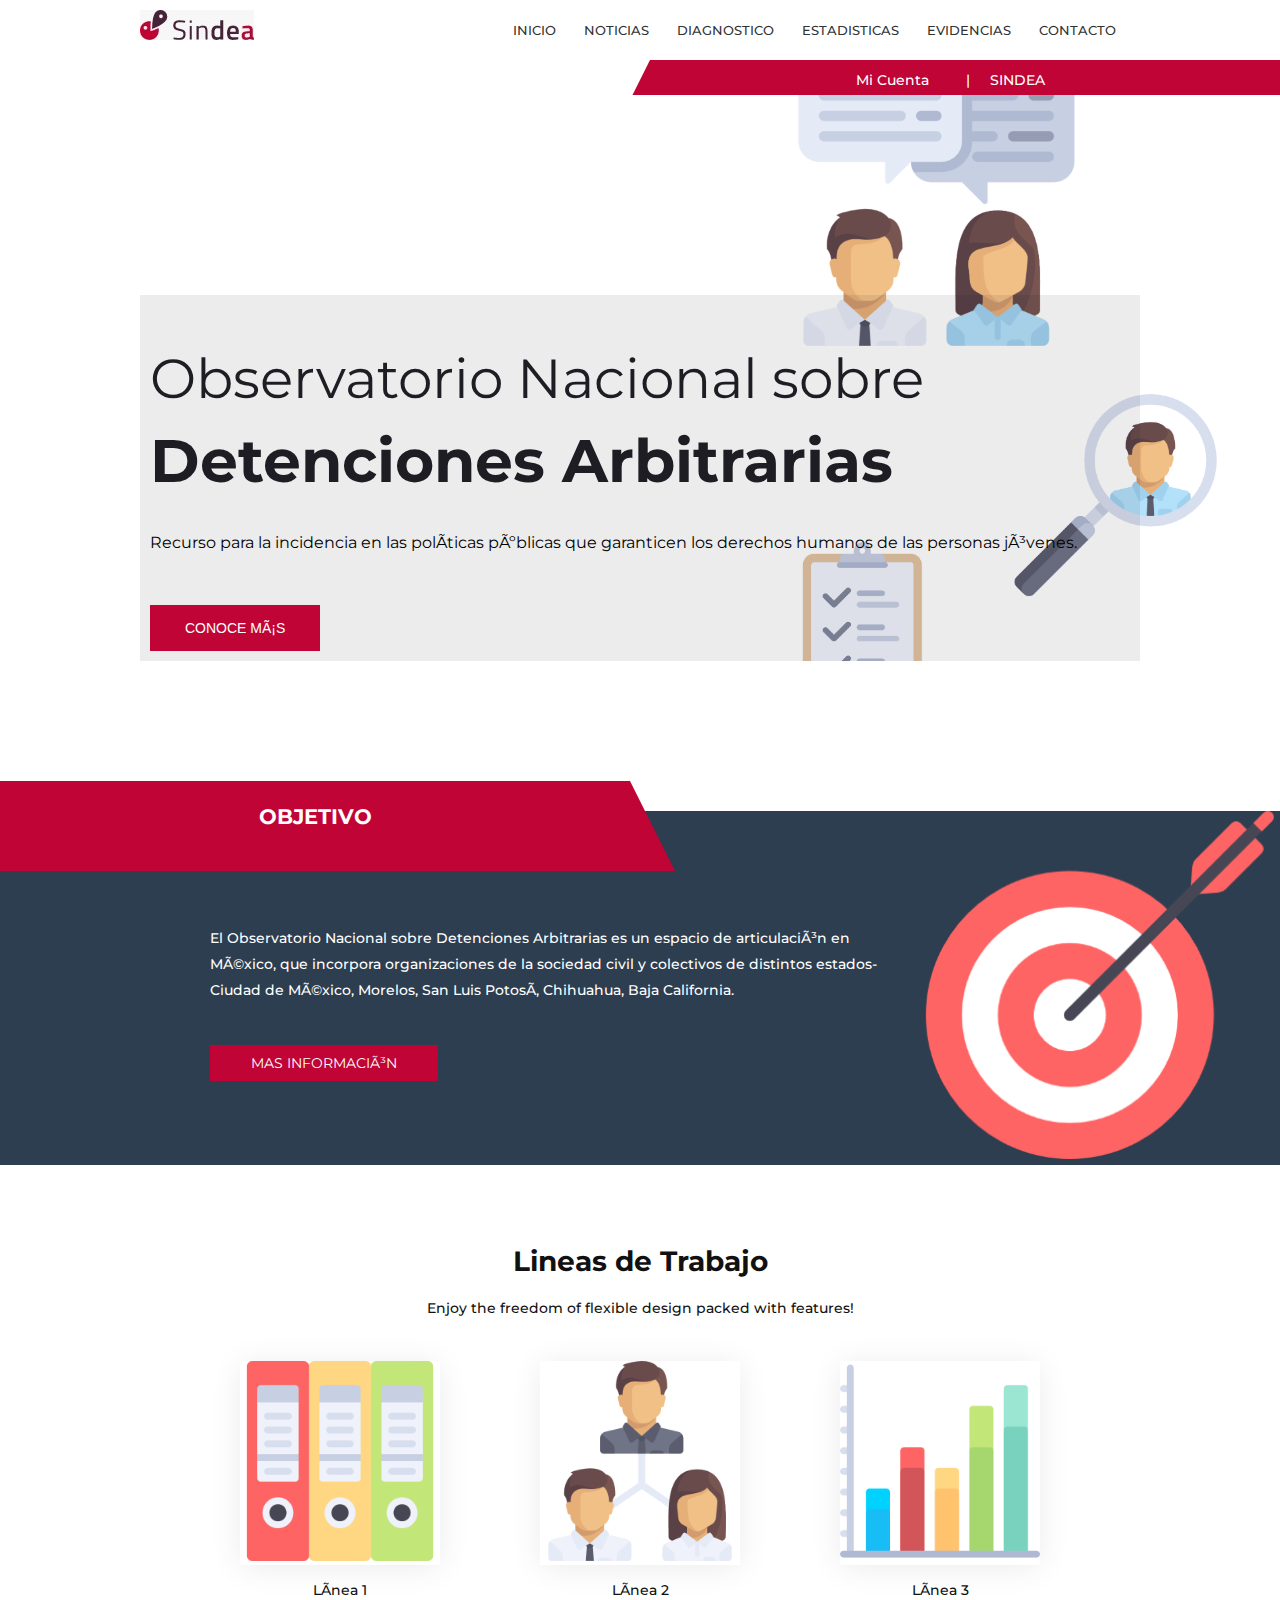
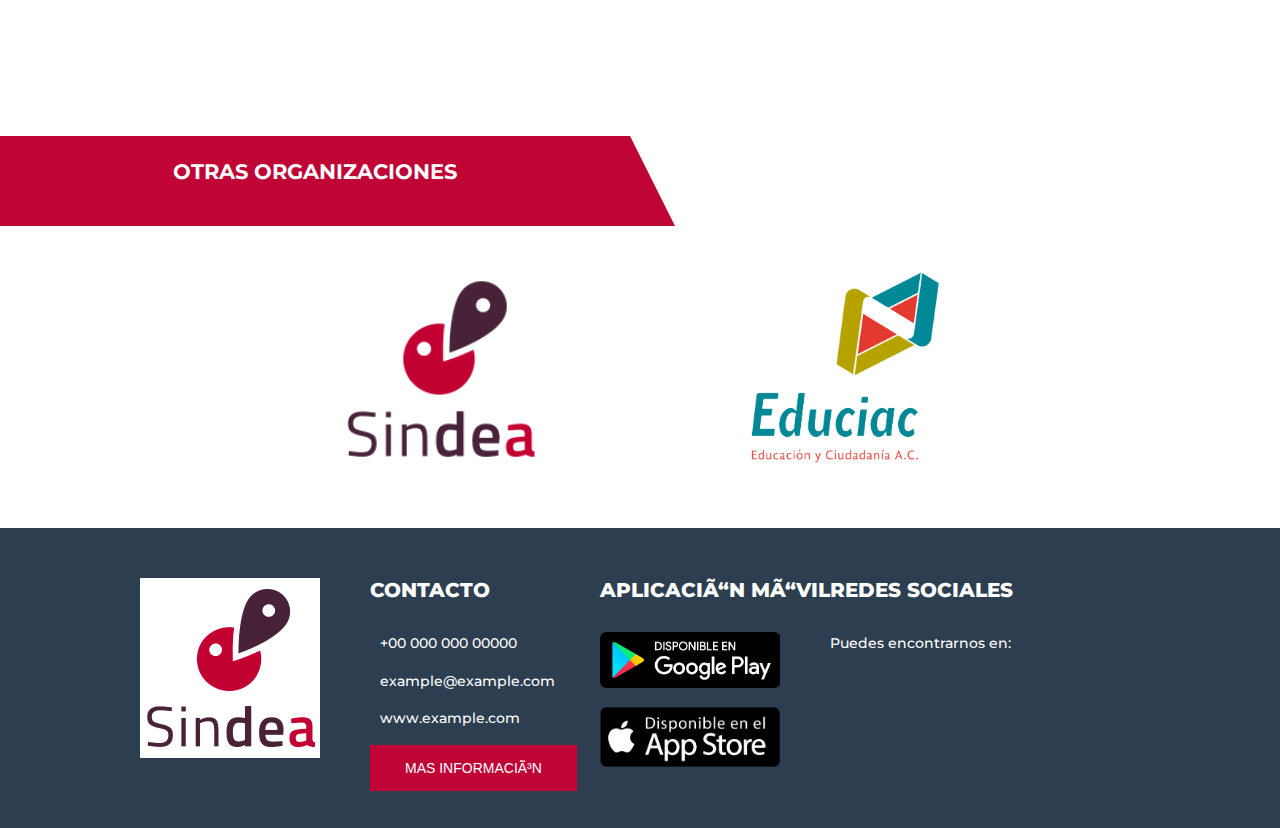
==== commit 2c1de6b8: "Eliminar check" ====
--- a/index.html
+++ b/index.html
@@ -62,10 +62,6 @@
                 </li>|&nbsp;&nbsp;
                 <li><a href="https://sindea.org.mx/" target="_blank"><span><i class="fas fa-link"></i> SINDEA</span></a>
                 </li>
-                |&nbsp;&nbsp;
-                <li><a href=""><span><i class="fas fa-shopping-bag"></i> Checkout</span></a>
-                </li>
-
             </ul>
         </div>
     </div>
@@ -217,4 +213,4 @@
     </div>
 </body>
 
-</html>+</html>
